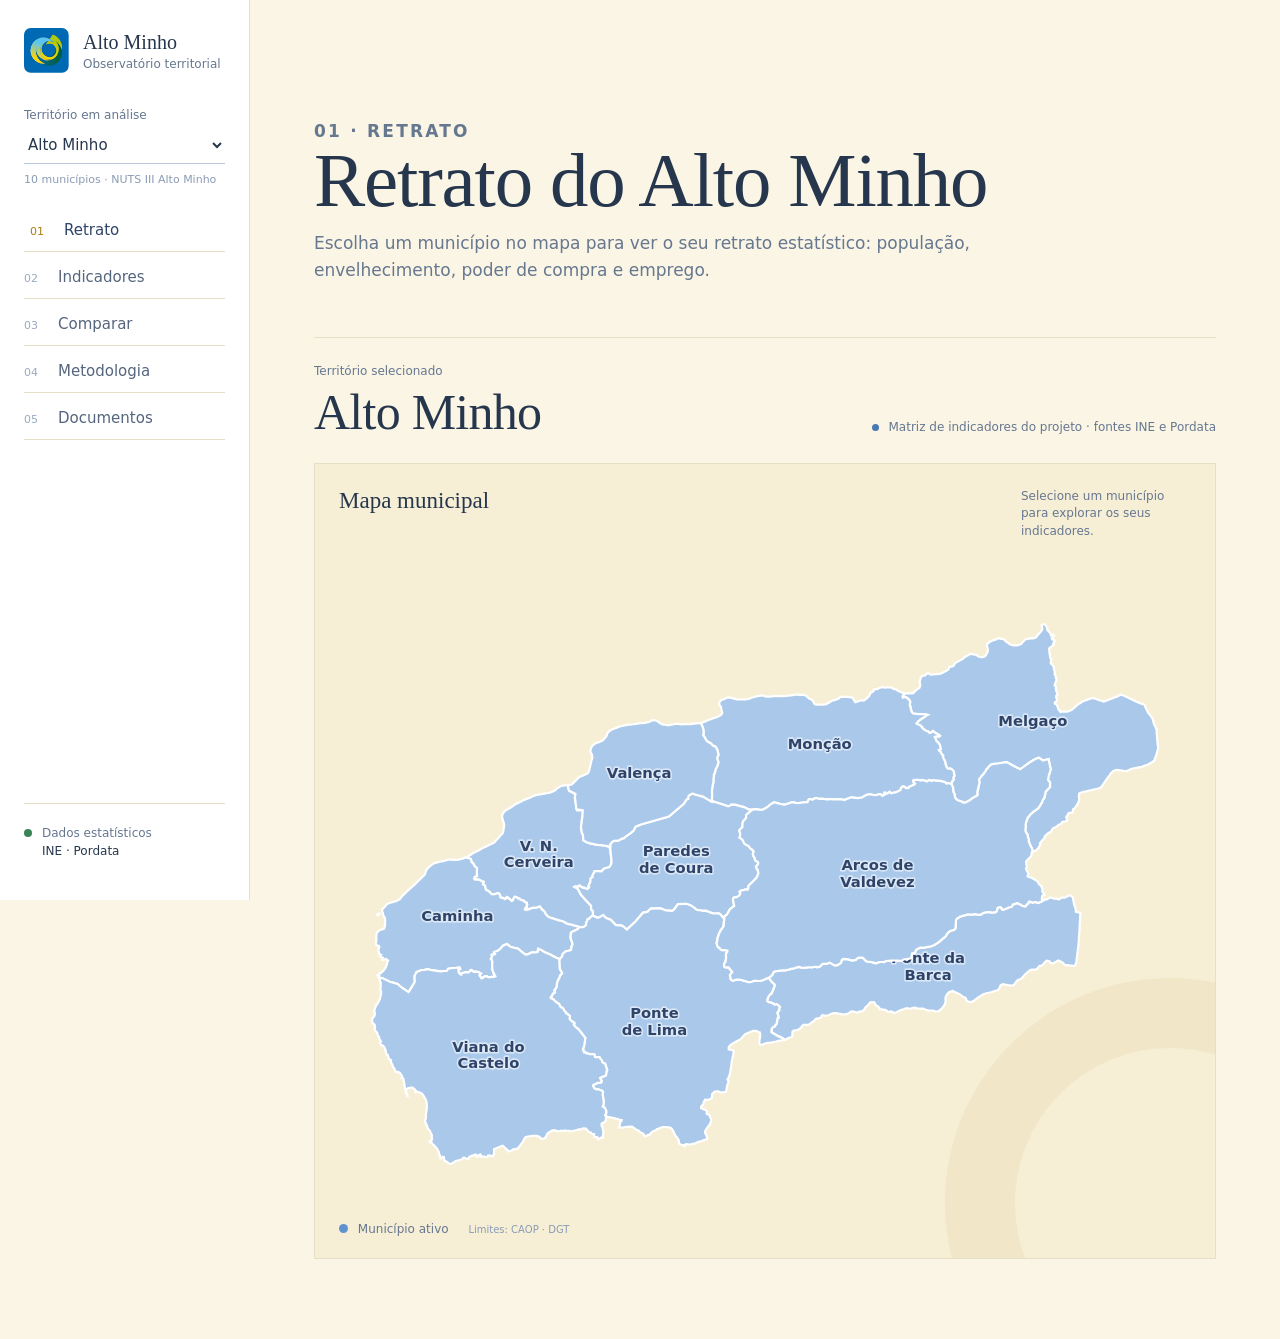
==== index.html @ 911f0648 "Organização dos ficheiros" ====
<!doctype html>
<html lang="pt">
<head>
  <meta charset="utf-8">
  <meta name="viewport" content="width=device-width, initial-scale=1">
  <meta name="description" content="Observatório territorial da CIM Alto Minho com indicadores municipais do INE e da Pordata.">
  <title>Retrato territorial | Observatório Alto Minho</title>
  <link rel="icon" type="image/svg+xml" href="./FrontEnd/imgs/favicon.svg">
  <link rel="preconnect" href="https://fonts.googleapis.com">
  <link rel="preconnect" href="https://fonts.gstatic.com" crossorigin>
  <link href="https://fonts.googleapis.com/css2?family=DM+Serif+Display&family=IBM+Plex+Sans:wght@400;500;600&display=swap" rel="stylesheet">
  <!-- Estilos globais -->
  <link rel="stylesheet" href="./FrontEnd/css/shared/global.css">
  <!-- Estilos da página -->
  <link rel="stylesheet" href="./FrontEnd/css/pages/index.css">
</head>
<body data-page="retrato">
  <!-- Cabeçalho e navegação -->
  <header class="rail">
    <a class="brand" href="./index.html" aria-label="Observatório Alto Minho — início">
      <span class="brand-symbol" aria-hidden="true"><img src="./FrontEnd/imgs/cim-alto-minho.svg" alt=""></span>
      <span><b>Alto Minho</b><small>Observatório territorial</small></span>
    </a>
    <div class="rail-territory">
      <label for="territory-select">Território em análise</label>
      <select id="territory-select" aria-label="Escolha o território"></select>
      <p>10 municípios · NUTS III Alto Minho</p>
    </div>
    <nav aria-label="Navegação principal">
      <a class="active" aria-current="page" href="./index.html"><span>01</span>Retrato</a>
      <a href="./FrontEnd/html/indicadores.html"><span>02</span>Indicadores</a>
      <a href="./FrontEnd/html/comparar.html"><span>03</span>Comparar</a>
      <a href="./FrontEnd/html/metodologia.html"><span>04</span>Metodologia</a>
      <a href="./FrontEnd/html/transferencias.html"><span>05</span>Documentos</a>
    </nav>
    <div class="rail-note">
      <span class="source-dot"></span>
      <p>Dados estatísticos<br><strong>INE · Pordata</strong></p>
    </div>
  </header>

  <!-- Conteúdo principal -->
  <main id="top">
    <section class="workspace" id="retrato">
      <div class="page-intro">
        <div>
          <p class="overline">01 · Retrato</p>
          <h1>Retrato do Alto Minho</h1>
          <p>Escolha um município no mapa para ver o seu retrato estatístico: população, envelhecimento, poder de compra e emprego.</p>
        </div>
      </div>

      <div class="territory-title-row">
        <div><span>Território selecionado</span><h2 id="territory-title">Alto Minho</h2></div>
        <p><i></i> Matriz de indicadores do projeto · fontes INE e Pordata</p>
      </div>

      <div class="territory-stage">
        <section class="map-panel" aria-label="Mapa dos municípios do Alto Minho">
          <div class="map-caption">
            <span>Mapa municipal</span>
            <p>Selecione um município para explorar os seus indicadores.</p>
          </div>
          <svg class="region-map" viewBox="0 0 520 390" role="img" aria-labelledby="map-title map-description">
            <title id="map-title">Mapa interativo dos dez municípios do Alto Minho</title>
            <desc id="map-description">Limites administrativos dos municípios da Comunidade Intermunicipal do Alto Minho.</desc>
            <g id="map-nodes"></g>
          </svg>
          <div class="map-key"><span></span> Município ativo <small>Limites: CAOP · DGT</small></div>
        </section>
      </div>

    </section>
  </main>
  <!-- Dados gerados -->
  <script src="./FrontEnd/js/data/catalog-data.js"></script>
  <script src="./FrontEnd/js/data/indicator-values.js"></script>
  <script src="./FrontEnd/js/data/map-data.js"></script>
  <!-- Núcleo partilhado -->
  <script src="./FrontEnd/js/shared/app.js"></script>
  <!-- Lógica da página -->
  <script src="./FrontEnd/js/pages/municipio.js"></script>
  <script src="./FrontEnd/js/pages/index.js"></script>
  <!-- Power BI -->
  <script src="./FrontEnd/js/shared/powerbi-config.js"></script>
  <script src="./FrontEnd/js/shared/powerbi-embed.js"></script>
</body>
</html>
---- FrontEnd/css/shared/global.css ----
/* Estilos globais e componentes comuns a todas as páginas */
:root {
  --forest: #2f4468;
  --forest-2: #4a78b0;
  --lime: #e6c565;
  --river: #b7d3ee;
  --coral: #ef9a93;
  --paper: #faf5e4;
  --white: #fff;
  --ink: #26364d;
  --muted: #667790;
  --line: #e6dfc6;
  --rail: 250px;
  --blue: #b7d3ee;
  --mint: #bfe0c7;
  --yellow: #f7e3a3;
  --red: #f2b0aa;
  --blue-ink: #3f6ea6;
  --green-ink: #3a8458;
  --yellow-ink: #a87c10;
  --red-ink: #c4564d;
}

body.powerbi-embedded {
  margin: 0;
  overflow: hidden;
  background: var(--green, #0f453a);
}

.powerbi-shell {
  width: 100vw;
  height: 100vh;
  height: 100svh;
  margin: 0;
  background: var(--green, #0f453a);
}

.powerbi-frame {
  display: block;
  width: 100%;
  height: 100%;
  border: 0;
  background: var(--cream, #f3f4ec);
}

* { box-sizing: border-box; }
html { scroll-behavior: smooth; }
body { margin: 0; min-width: 320px; background: var(--paper); color: var(--ink); font-family: "Inter", system-ui, -apple-system, "Segoe UI", sans-serif; font-size: 16px; }
button, select, input { font: inherit; }
h1, h2, h3, p { margin-top: 0; }
h1, h2 { font-family: "Source Serif 4", Georgia, serif; font-weight: 500; letter-spacing: -.015em; }
body { -webkit-font-smoothing: antialiased; }
.kpi .value, .indicator strong, .detail-value strong, .bar-value, .section-index { font-variant-numeric: lining-nums tabular-nums; }

.rail { position: fixed; inset: 0 auto 0 0; width: var(--rail); padding: 28px 24px; background: #fff; color: var(--ink); border-right: 1px solid var(--line); display: flex; flex-direction: column; z-index: 20; }
.brand { color: inherit; text-decoration: none; display: flex; align-items: center; gap: 13px; }
.brand-symbol { position: relative; display: block; flex: 0 0 auto; width: 46px; height: 46px; overflow: hidden; }
.brand-symbol img { display: block; width: auto; max-width: none; height: 46px; }
.brand b { display: block; font-family: "Source Serif 4", Georgia, serif; font-size: 20px; font-weight: 400; line-height: 1; }
.brand small { display: block; margin-top: 5px; color: var(--muted); font-size: 12px; }
.rail nav { display: grid; gap: 4px; margin-top: 70px; }
.rail nav a { color: #55657d; text-decoration: none; padding: 12px 0; border-bottom: 1px solid var(--line); font-size: 15px; transition: .2s ease; }
.rail nav a span { display: inline-block; width: 34px; color: #9aabc2; font-size: 11px; }
.rail nav a:hover, .rail nav a.active { color: var(--forest); padding-left: 6px; }
.rail nav a.active span { color: var(--yellow-ink); }
.rail-note { margin-top: auto; padding-top: 20px; border-top: 1px solid var(--line); display: flex; gap: 10px; }
.source-dot { width: 8px; height: 8px; flex: 0 0 auto; margin-top: 5px; border-radius: 50%; background: var(--green-ink); }
.rail-note p { color: var(--muted); font-size: 12px; line-height: 1.5; }
.rail-note strong { color: var(--ink); font-weight: 500; }
.source-link { display: block; padding: 0; border: 0; background: none; color: var(--forest); text-align: left; text-decoration: none; cursor: pointer; font-size: 13px; }
.source-link span { color: var(--blue-ink); }

/* Seletor de território na barra lateral: discreto, no mesmo estilo do menu */
.rail-territory { margin-top: 34px; }
.rail-territory label { display: block; margin-bottom: 4px; color: var(--muted); font-size: 12px; }
.rail-territory select { width: 100%; min-height: 38px; padding: 0 24px 0 0; border: 0; border-bottom: 1px solid #b9c9dd; border-radius: 0; background: transparent; color: var(--ink); color-scheme: light; font-weight: 500; font-size: 15px; cursor: pointer; transition: border-color .2s ease; }
.rail-territory select:hover { border-bottom-color: var(--blue-ink); }
.rail-territory select:focus-visible { outline: 0; border-bottom-color: var(--blue-ink); }
.rail-territory option { background: #fff; color: var(--ink); }
.rail-territory p { margin: 8px 0 0; color: #8a9bb3; font-size: 11px; line-height: 1.4; }
.rail-territory + nav { margin-top: 22px; }


main { margin-left: var(--rail); }
.workspace { max-width: 1400px; margin: 0 auto; padding: 52px clamp(24px, 5vw, 78px) 80px; }
.page-workspace { min-height: 100vh; }
body[data-page="comparar"] main { background: #fdf9ec; }
body[data-page="metodologia"] main { background: #f3ebcf; }
body[data-page="comparar"] .page-workspace,
body[data-page="metodologia"] .page-workspace { padding-top: 0; padding-bottom: 0; }
body[data-page="metodologia"] .method-section { min-height: 100vh; }
body[data-page="metodologia"] .method-section { margin-bottom: 0; }
.subpage-toolbar { display: grid; grid-template-columns: 1fr; gap: 60px; align-items: end; padding: 18px 0 46px; border-bottom: 1px solid var(--line); }
.compare-page-header { margin: 0 calc(clamp(24px, 5vw, 78px) * -1); padding: 52px clamp(24px, 5vw, 78px) 46px; background: var(--paper); }
.subpage-toolbar h1 { margin-bottom: 0; font-size: clamp(42px, 5vw, 68px); line-height: 1; }
.territory-picker.compact { align-self: auto; margin-bottom: 0; }
.overline { margin-bottom: 12px; color: var(--forest-2); font-size: 12px; font-weight: 600; letter-spacing: .13em; text-transform: uppercase; }
.page-intro { min-height: 285px; display: grid; grid-template-columns: 1fr; gap: 60px; align-items: center; }
.page-intro h1 { margin-bottom: 0; font-size: clamp(44px, 6vw, 82px); line-height: .96; }
.page-intro h1 em { color: var(--forest-2); font-style: italic; }
.territory-picker { align-self: end; margin-bottom: 34px; padding-left: 24px; border-left: 3px solid var(--yellow-ink); }
.territory-picker label { display: block; margin-bottom: 8px; color: var(--muted); font-size: 13px; }
.territory-picker select, .compare-control select { width: 100%; min-height: 46px; border: 0; border-bottom: 1px solid #b9c9dd; border-radius: 0; padding: 0 28px 0 0; background: transparent; color: var(--forest); font-weight: 600; cursor: pointer; }
.territory-picker p { margin: 9px 0 0; color: var(--muted); font-size: 12px; }

.territory-title-row { display: flex; align-items: flex-end; justify-content: space-between; gap: 24px; padding: 22px 0; border-top: 1px solid var(--line); }
.territory-title-row span { color: var(--muted); font-size: 12px; }
.territory-title-row h2 { margin: 4px 0 0; font-size: clamp(32px, 4vw, 50px); }
.territory-title-row > p { margin-bottom: 7px; color: var(--muted); font-size: 12px; }
.territory-title-row i { display: inline-block; width: 7px; height: 7px; margin-right: 6px; border-radius: 50%; background: var(--forest-2); }

.territory-stage { display: grid; grid-template-columns: 1fr; min-height: 550px; border: 1px solid var(--line); background: white; }
.map-panel { position: relative; overflow: hidden; padding: 24px; background: #f6efd6; }
.map-panel::after { content: ""; position: absolute; width: 310px; height: 310px; right: -180px; bottom: -170px; border: 70px solid rgba(168,124,16,.07); border-radius: 50%; }
.map-caption { display: flex; justify-content: space-between; gap: 20px; position: relative; z-index: 2; }
.map-caption span { font-family: "Source Serif 4", Georgia, serif; font-size: 23px; }
.map-caption p { max-width: 170px; color: var(--muted); font-size: 12px; line-height: 1.45; }
.region-map { position: relative; z-index: 2; display: block; width: 100%; height: 680px; margin-top: 2px; overflow: visible; }
.municipality-node { cursor: pointer; outline: none; }
.municipality-node path { fill: #a9c8ea; stroke: #fff; stroke-width: 2.2; vector-effect: non-scaling-stroke; transition: fill .18s ease, filter .18s ease; }
.municipality-node:hover path, .municipality-node:focus path { filter: brightness(.94) drop-shadow(0 3px 3px rgba(47,68,104,.18)); }
.municipality-node:focus path { stroke: var(--forest); stroke-width: 3; }
.municipality-node.active path { fill: #5f93cf; stroke: #fff; }
.municipality-node text { fill: var(--forest); font-size: 9px; font-weight: 600; line-height: 1; text-anchor: middle; pointer-events: none; paint-order: stroke; stroke: rgba(255,255,255,.55); stroke-width: 2px; stroke-linejoin: round; }
.municipality-node.active text { fill: #fff; stroke: rgba(47,68,104,.45); }
.map-key { position: absolute; left: 24px; bottom: 22px; z-index: 3; color: var(--muted); font-size: 12px; }
.map-key span { display: inline-block; width: 9px; height: 9px; margin-right: 6px; border-radius: 50%; background: #5f93cf; }
.map-key small { margin-left: 16px; color: #8a9bb3; font-size: 10px; }

.metric-panel { padding: 30px 34px; background: #fff; color: var(--ink); }
.metric-heading { display: flex; justify-content: space-between; padding-bottom: 18px; border-bottom: 1px solid var(--line); }
.metric-heading p { margin-bottom: 0; font-family: "Source Serif 4", Georgia, serif; font-size: 25px; }
.metric-heading span { color: var(--muted); font-size: 12px; }
.kpis { display: grid; }
.kpi { position: relative; display: grid; grid-template-columns: 90px 1fr auto; align-items: baseline; min-height: 102px; padding: 24px 0; border-bottom: 1px solid var(--line); }
.kpi .year { grid-column: 1; color: var(--muted); font-size: 12px; font-weight: 600; }
.kpi .value { grid-column: 2; font-family: "Source Serif 4", Georgia, serif; font-size: clamp(32px, 4vw, 50px); line-height: 1; }
.kpi .label { grid-column: 3; max-width: 150px; color: var(--muted); font-size: 13px; text-align: right; }

.themes { display: grid; grid-template-columns: 56px 260px 1fr; align-items: end; gap: 24px; padding: 58px 0 24px; border-bottom: 1px solid var(--line); }
.section-index { color: var(--blue-ink); font-family: "Source Serif 4", Georgia, serif; font-size: 48px; font-style: italic; line-height: 1; }
.section-copy h2, .compare-head h2, .catalog-head h2, .method-intro h2 { margin-bottom: 0; font-size: clamp(32px, 4vw, 52px); line-height: 1; }
.theme-tabs { display: flex; flex-wrap: wrap; justify-content: flex-end; gap: 7px; }
.theme { min-height: 39px; padding: 8px 14px; border: 1px solid #c4d3e5; border-radius: 999px; background: #fff; color: #55657d; cursor: pointer; font-size: 13px; transition: .2s ease; }
.theme:hover { border-color: var(--blue-ink); color: var(--forest); }
.theme.active { border-color: var(--blue); background: var(--blue); color: var(--forest); font-weight: 600; }

.theme-overview { display: grid; grid-template-columns: .85fr 1.15fr; gap: 56px; padding: 60px 0 70px; }
.overview-copy h2 { font-size: clamp(38px, 5vw, 62px); line-height: 1.02; }
.overview-copy > p:last-child { max-width: 430px; color: var(--muted); line-height: 1.65; }
.indicator-cards { border-top: 1px solid var(--forest); }
.indicator { display: grid; grid-template-columns: 130px 1fr auto; align-items: center; min-height: 86px; border-bottom: 1px solid var(--line); }
.indicator strong { font-family: "Source Serif 4", Georgia, serif; font-size: 30px; font-weight: 400; }
.indicator span { color: #3b4b63; }
.indicator small { color: var(--muted); font-size: 12px; }

.compare-section { position: relative; margin: 0 calc(clamp(24px, 5vw, 78px) * -1); padding: 76px clamp(24px, 5vw, 78px); background: #fdf9ec; }
.compare-section > .section-index { position: absolute; top: 76px; left: clamp(24px, 5vw, 78px); }
.compare-head { display: grid; grid-template-columns: 1fr 300px; gap: 60px; margin-left: 80px; }
.compare-control { align-self: end; color: var(--muted); font-size: 12px; }
.compare-control select { margin-top: 8px; border-color: #b9c9dd; color: var(--forest); }
.chart { display: grid; gap: 11px; margin: 42px 0 0 80px; }
.bar-row { display: grid; grid-template-columns: 170px 1fr 80px; align-items: center; gap: 14px; font-size: 13px; }
.bar-label { overflow: hidden; text-overflow: ellipsis; white-space: nowrap; font-weight: 500; }
.bar-track { height: 9px; background: rgba(47,68,104,.09); overflow: hidden; border-radius: 5px; }
.bar-fill { width: var(--bar); height: 100%; border-radius: 5px; background: #8fb7e3; transition: width .35s ease; }
.bar-fill.negative { background: var(--red); }
.bar-row.selected .bar-fill { background: #86c99d; }
.bar-row.selected .bar-value { color: var(--green-ink); }
.bar-value { color: var(--blue-ink); }
.bar-row:has(.negative) .bar-value { color: var(--red-ink); }
.bar-value { text-align: right; font-weight: 600; }

.catalog-section { padding: 76px 0; }
.catalog-head { display: grid; grid-template-columns: 56px 1fr minmax(250px, 330px); align-items: end; gap: 24px; }
.search-control input { width: 100%; height: 48px; border: 0; border-bottom: 1px solid #b9c9dd; border-radius: 0; padding: 0; background: transparent; color: var(--ink); }
.indicator-detail { display: grid; grid-template-columns: minmax(260px, 1.35fr) minmax(190px, .65fr); gap: 26px 42px; margin-top: 38px; padding: 30px; background: #f6efd6; border-left: 6px solid #8fb7e3; border-radius: 0 8px 8px 0; }
.detail-copy h3 { margin: 0 0 10px; font-family: "Source Serif 4", Georgia, serif; font-size: clamp(28px, 3vw, 40px); font-weight: 400; line-height: 1.05; }
.detail-copy > p:last-child { max-width: 630px; margin-bottom: 0; color: var(--muted); line-height: 1.55; }
.detail-value { align-self: center; text-align: right; }
.detail-value span { display: block; margin-bottom: 6px; color: var(--muted); font-size: 12px; }
.detail-value strong { font-family: "Source Serif 4", Georgia, serif; font-size: clamp(34px, 4vw, 54px); font-weight: 500; color: var(--blue-ink); }
.detail-meta { display: flex; gap: 34px; margin: 0; }
.detail-meta div { min-width: 90px; }
.detail-meta dt { margin-bottom: 4px; color: var(--muted); font-size: 11px; letter-spacing: .08em; text-transform: uppercase; }
.detail-meta dd { margin: 0; color: var(--forest); font-weight: 600; }
.detail-meta a { color: inherit; text-decoration-thickness: 1px; text-underline-offset: 3px; }
.detail-action { justify-self: end; align-self: end; border: 0; border-bottom: 1px solid var(--forest); padding: 8px 0; background: transparent; color: var(--forest); cursor: pointer; font-weight: 600; }
.detail-action span { margin-left: 8px; color: var(--red-ink); }
.detail-action:disabled { color: #8a9bb3; cursor: default; opacity: .72; }
.catalog-table-wrap { overflow-x: auto; margin-top: 34px; border-top: 2px solid var(--forest); }
table { width: 100%; min-width: 650px; border-collapse: collapse; }
th, td { padding: 15px 12px; border-bottom: 1px solid var(--line); text-align: left; }
th { color: var(--muted); font-size: 11px; letter-spacing: .1em; text-transform: uppercase; }
td { font-size: 14px; }
td:first-child { font-weight: 600; }
td:last-child { color: var(--forest-2); font-weight: 600; }
.catalog-row { cursor: pointer; transition: background .15s ease; }
.catalog-row:hover, .catalog-row:focus { background: rgba(247,227,163,.35); outline: none; }
.catalog-row.active { background: rgba(183,211,238,.4); box-shadow: inset 4px 0 0 var(--blue-ink); }
.empty-state { padding: 24px; color: var(--muted); text-align: center; }

.method-section { display: grid; grid-template-columns: .8fr 1.2fr; gap: 70px; margin: 0 calc(clamp(24px, 5vw, 78px) * -1) -80px; padding: 78px clamp(24px, 5vw, 78px); background: #f3ebcf; color: var(--ink); }
.method-intro .overline { color: var(--blue-ink); }
.method-intro .section-index { margin-bottom: 24px; color: var(--yellow-ink); }
.method-intro > p:last-child { max-width: 410px; margin-top: 24px; color: var(--muted); line-height: 1.65; }
.method-list { border-top: 1px solid rgba(47,68,104,.25); }
.method-list article { display: grid; grid-template-columns: 190px 1fr; gap: 20px; padding: 22px 0; border-bottom: 1px solid rgba(47,68,104,.14); }
.method-list b { color: var(--blue-ink); font-weight: 600; }
.method-list article:nth-child(4n+2) b { color: var(--green-ink); }
.method-list article:nth-child(4n+3) b { color: var(--yellow-ink); }
.method-list article:nth-child(4n) b { color: var(--red-ink); }
.method-list p { margin-bottom: 0; color: #44546c; font-size: 14px; line-height: 1.55; }
.prototype-note { grid-column: 1 / -1; margin: 0; padding-top: 28px; border-top: 1px solid rgba(47,68,104,.16); color: var(--muted); font-size: 12px; }
.sr-only { position: absolute; width: 1px; height: 1px; padding: 0; margin: -1px; overflow: hidden; clip: rect(0,0,0,0); white-space: nowrap; border: 0; }

@media (max-width: 1080px) {
  :root { --rail: 210px; }
  .territory-stage { grid-template-columns: 1fr; }
  .region-map { height: 520px; }
  .themes { grid-template-columns: 48px 1fr; }
  .theme-tabs { grid-column: 2; justify-content: flex-start; }
  .theme-overview { grid-template-columns: 1fr; }
}
@media (max-width: 760px) {
  .rail { position: sticky; top: 0; width: 100%; min-height: 0; padding: 16px 20px 0; flex-direction: row; flex-wrap: wrap; align-items: center; justify-content: space-between; }
  .rail nav { order: 3; display: flex; width: 100%; gap: 0; margin-top: 14px; overflow-x: auto; scrollbar-width: none; }
  .rail nav::-webkit-scrollbar { display: none; }
  .rail nav a { flex: 0 0 auto; padding: 10px 14px; border-bottom: 3px solid transparent; white-space: nowrap; font-size: 13px; }
  .rail nav a span { width: 24px; }
  .rail nav a:hover, .rail nav a.active { padding-left: 14px; border-bottom-color: var(--yellow-ink); }
  .rail-note { display: none; }
  .rail-territory { order: 2; flex: 1 1 100%; margin-top: 12px; }
  .rail-territory p { display: none; }
  .rail-territory + nav { margin-top: 14px; }
  .source-link { text-align: right; }
  main { margin-left: 0; }
  .workspace { padding: 34px 18px 60px; }
  .subpage-toolbar { grid-template-columns: 1fr; gap: 28px; padding-top: 4px; }
  .compare-page-header { margin: 0 -18px; padding: 34px 18px 32px; }
  .page-intro { min-height: 0; grid-template-columns: 1fr; gap: 35px; padding-bottom: 38px; }
  .page-intro h1 { font-size: 48px; }
  .territory-picker { margin-bottom: 0; }
  .territory-title-row { display: block; }
  .territory-title-row > p { margin-top: 14px; }
  .metric-panel { padding: 24px 20px; }
  .kpi { grid-template-columns: 64px 1fr; }
  .kpi .label { grid-column: 2; margin-top: 7px; text-align: left; }
  .themes { grid-template-columns: 42px 1fr; padding-top: 42px; }
  .section-index { font-size: 38px; }
  .compare-section, .method-section { margin-left: -18px; margin-right: -18px; padding-left: 18px; padding-right: 18px; }
  .compare-section > .section-index { left: 18px; }
  .compare-head { grid-template-columns: 1fr; margin-left: 55px; }
  .chart { margin-left: 0; }
  .bar-row { grid-template-columns: 112px 1fr 65px; gap: 8px; }
  .catalog-head { grid-template-columns: 42px 1fr; }
  .search-control { grid-column: 2; }
  .indicator-detail { grid-template-columns: 1fr; }
  .detail-value { text-align: left; }
  .detail-action { justify-self: start; }
  .method-section { grid-template-columns: 1fr; gap: 36px; margin-bottom: -60px; }
}
@media (max-width: 460px) {
  .brand small, .source-link { display: none; }
  .page-intro h1 { font-size: 42px; }
  .map-panel { padding: 18px; }
  .region-map { height: 420px; }
  .map-caption { display: block; }
  .indicator { grid-template-columns: 100px 1fr; }
  .indicator small { grid-column: 2; margin-top: 4px; }
  .indicator-detail { padding: 22px 18px; }
  .detail-meta { flex-wrap: wrap; gap: 18px; }
}


/* Página Comparar: gráfico de comparação entre anos */
.history-section { margin: 64px 0 0 80px; }
.history-head { margin-bottom: 24px; }
.history-head h2 { margin: 0; font-size: clamp(28px, 3.4vw, 42px); line-height: 1; }
.history-chart svg { display: block; width: 100%; height: auto; }
.history-chart .grid { stroke: rgba(47,68,104,.12); stroke-width: 1; }
.history-chart .axis { fill: var(--muted); font-size: 11px; }
.history-chart .zero { stroke: var(--muted); stroke-width: 1; }
.history-chart .year-group { opacity: .55; }
.history-chart .year-group.selected, .history-chart:not(:has(.selected)) .year-group { opacity: 1; }
.history-chart .year-group.selected .axis { fill: var(--forest); font-weight: 600; }
.year-legend { display: flex; flex-wrap: wrap; gap: 6px 18px; margin-bottom: 10px; font-size: 13px; color: var(--muted); }
.year-legend span { display: inline-flex; align-items: center; gap: 6px; }
.year-legend i { width: 12px; height: 12px; border-radius: 2px; }
.history-note { margin: 14px 0 0; color: var(--muted); font-size: 13px; }
.history-note strong { color: var(--forest); }
.history-empty { color: var(--muted); }
@media (max-width: 760px) { .history-section { margin-left: 0; } }

/* ===== Números em cores pastel (tons mais escuros para leitura) ===== */
.kpi:nth-child(4n+1) .value, .indicator:nth-child(4n+1) strong { color: var(--blue-ink); }
.kpi:nth-child(4n+2) .value, .indicator:nth-child(4n+2) strong { color: var(--green-ink); }
.kpi:nth-child(4n+3) .value, .indicator:nth-child(4n+3) strong { color: var(--yellow-ink); }
.kpi:nth-child(4n) .value, .indicator:nth-child(4n) strong { color: var(--red-ink); }
.kpi:nth-child(4n+1) .year { color: var(--blue-ink); }
.kpi:nth-child(4n+2) .year { color: var(--green-ink); }
.kpi:nth-child(4n+3) .year { color: var(--yellow-ink); }
.kpi:nth-child(4n) .year { color: var(--red-ink); }
.indicator { transition: background .15s ease; }
.indicator:hover { background: rgba(247,227,163,.3); }
---- FrontEnd/css/pages/index.css ----
/* Página inicial: reutiliza os estilos do Retrato */
@import url("./municipio.css");
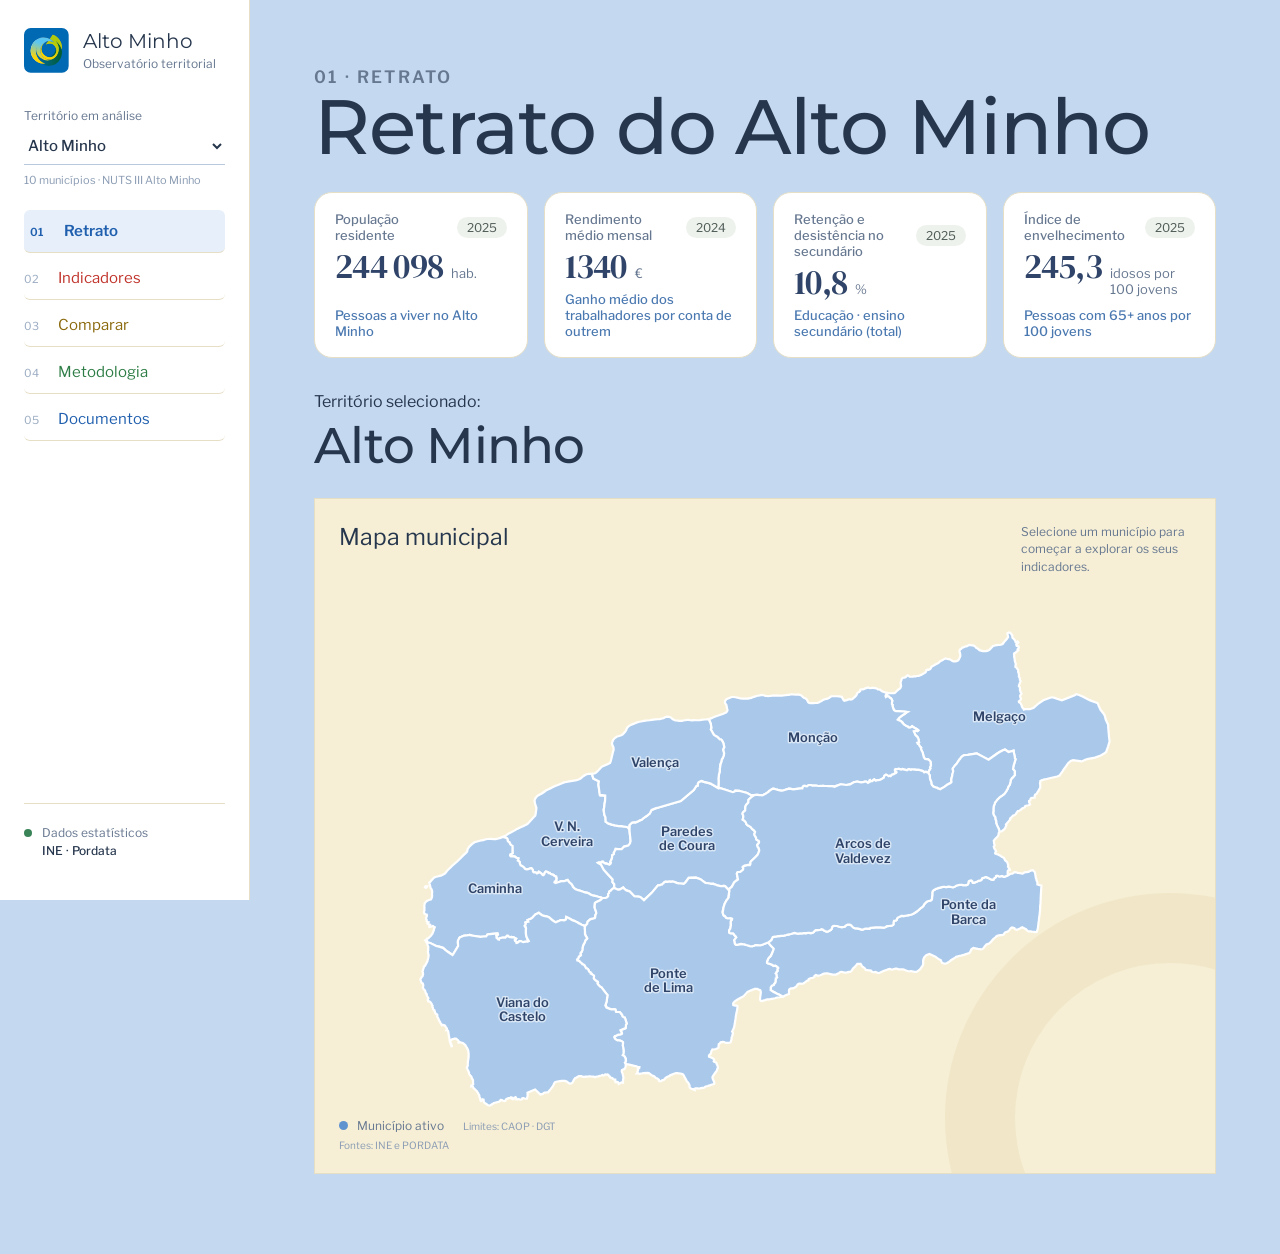
==== commit f86e5ca6: "Abba retrato reformolada" ====
--- a/index.html
+++ b/index.html
@@ -46,27 +46,28 @@
         <div>
           <p class="overline">01 · Retrato</p>
           <h1>Retrato do Alto Minho</h1>
-          <p>Escolha um município no mapa para ver o seu retrato estatístico: população, envelhecimento, poder de compra e emprego.</p>
         </div>
       </div>
 
+      <!-- Alto Minho em números (preenchido por index.js) -->
+      <section class="kpi-strip" id="kpi-strip" aria-label="Alto Minho em números"></section>
+
       <div class="territory-title-row">
-        <div><span>Território selecionado</span><h2 id="territory-title">Alto Minho</h2></div>
-        <p><i></i> Matriz de indicadores do projeto · fontes INE e Pordata</p>
+        <div><span>Território selecionado:</span><h2 id="territory-title">Alto Minho</h2></div>
       </div>
 
       <div class="territory-stage">
         <section class="map-panel" aria-label="Mapa dos municípios do Alto Minho">
           <div class="map-caption">
             <span>Mapa municipal</span>
-            <p>Selecione um município para explorar os seus indicadores.</p>
+            <p>Selecione um município para começar a explorar os seus indicadores.</p>
           </div>
           <svg class="region-map" viewBox="0 0 520 390" role="img" aria-labelledby="map-title map-description">
             <title id="map-title">Mapa interativo dos dez municípios do Alto Minho</title>
             <desc id="map-description">Limites administrativos dos municípios da Comunidade Intermunicipal do Alto Minho.</desc>
             <g id="map-nodes"></g>
           </svg>
-          <div class="map-key"><span></span> Município ativo <small>Limites: CAOP · DGT</small></div>
+          <div class="map-key"><div><span></span> Município ativo <small>Limites: CAOP · DGT</small></div><small class="map-sources">Fontes: INE e PORDATA</small></div>
         </section>
       </div>
 
--- a/FrontEnd/css/shared/global.css
+++ b/FrontEnd/css/shared/global.css
@@ -1,3 +1,5 @@
+@import url("https://fonts.googleapis.com/css2?family=Montserrat:ital,wght@0,400;0,500;0,600;0,700;1,400&family=Libre+Franklin:wght@400;500;600&display=swap");
+:root { --font-title: "Montserrat", "Helvetica Neue", Arial, sans-serif; --font-body: "Libre Franklin", "Helvetica Neue", Arial, sans-serif; }
 /* Estilos globais e componentes comuns a todas as páginas */
 :root {
   --forest: #2f4468;
@@ -45,10 +47,10 @@
 
 * { box-sizing: border-box; }
 html { scroll-behavior: smooth; }
-body { margin: 0; min-width: 320px; background: var(--paper); color: var(--ink); font-family: "Inter", system-ui, -apple-system, "Segoe UI", sans-serif; font-size: 16px; }
+body { margin: 0; min-width: 320px; background: var(--paper); color: var(--ink); font-family: var(--font-body); font-size: 16px; }
 button, select, input { font: inherit; }
 h1, h2, h3, p { margin-top: 0; }
-h1, h2 { font-family: "Source Serif 4", Georgia, serif; font-weight: 500; letter-spacing: -.015em; }
+h1, h2, h3, h4 { font-family: var(--font-title); font-weight: 500; letter-spacing: -.015em; }
 body { -webkit-font-smoothing: antialiased; }
 .kpi .value, .indicator strong, .detail-value strong, .bar-value, .section-index { font-variant-numeric: lining-nums tabular-nums; }
 
@@ -56,13 +58,34 @@
 .brand { color: inherit; text-decoration: none; display: flex; align-items: center; gap: 13px; }
 .brand-symbol { position: relative; display: block; flex: 0 0 auto; width: 46px; height: 46px; overflow: hidden; }
 .brand-symbol img { display: block; width: auto; max-width: none; height: 46px; }
-.brand b { display: block; font-family: "Source Serif 4", Georgia, serif; font-size: 20px; font-weight: 400; line-height: 1; }
+.brand b { display: block; font-family: var(--font-title); font-size: 20px; font-weight: 400; line-height: 1; }
 .brand small { display: block; margin-top: 5px; color: var(--muted); font-size: 12px; }
 .rail nav { display: grid; gap: 4px; margin-top: 70px; }
-.rail nav a { color: #55657d; text-decoration: none; padding: 12px 0; border-bottom: 1px solid var(--line); font-size: 15px; transition: .2s ease; }
+.rail nav a { text-decoration: none; padding: 12px 0; border-bottom: 1px solid var(--line); font-size: 15px; transition: .2s ease; }
 .rail nav a span { display: inline-block; width: 34px; color: #9aabc2; font-size: 11px; }
-.rail nav a:hover, .rail nav a.active { color: var(--forest); padding-left: 6px; }
-.rail nav a.active span { color: var(--yellow-ink); }
+/* Fundo de cada página: cores pastel ligeiramente escurecidas, alinhadas com a barra lateral */
+body[data-page="retrato"], body[data-page="municipio"] { --paper: #c4d8ef; }
+body[data-page="indicadores"] { --paper: #efc5c1; }
+body[data-page="comparar"] { --paper: #ead89b; }
+body[data-page="metodologia"] { --paper: #a9c98e; }
+body[data-page="transferencias"] { --paper: #c4d8ef; }
+/* Cores da barra lateral: texto e fundo pastel ao selecionar cada aba */
+.rail nav a:nth-child(4n+1) { --tc: #1f5fae; --tb: #e6effa; }
+.rail nav a:nth-child(4n+2) { --tc: #c0332b; --tb: #fbe7e4; }
+.rail nav a:nth-child(4n+3) { --tc: #8a680c; --tb: #fcf4d8; }
+.rail nav a:nth-child(4n+4) { --tc: #2e7d46; --tb: #e4f2e8; }
+.rail nav a {
+  color: var(--tc);
+  border-radius: 6px;
+  transition: background-color .2s ease, color .2s ease, padding-left .2s ease;
+}
+.rail nav a:hover, .rail nav a.active {
+  color: var(--tc);
+  background-color: var(--tb);
+  padding-left: 6px;
+  font-weight: 600;
+}
+.rail nav a.active span { color: var(--tc); }
 .rail-note { margin-top: auto; padding-top: 20px; border-top: 1px solid var(--line); display: flex; gap: 10px; }
 .source-dot { width: 8px; height: 8px; flex: 0 0 auto; margin-top: 5px; border-radius: 50%; background: var(--green-ink); }
 .rail-note p { color: var(--muted); font-size: 12px; line-height: 1.5; }
@@ -84,8 +107,7 @@
 main { margin-left: var(--rail); }
 .workspace { max-width: 1400px; margin: 0 auto; padding: 52px clamp(24px, 5vw, 78px) 80px; }
 .page-workspace { min-height: 100vh; }
-body[data-page="comparar"] main { background: #fdf9ec; }
-body[data-page="metodologia"] main { background: #f3ebcf; }
+body[data-page] main { background: var(--paper) !important; }
 body[data-page="comparar"] .page-workspace,
 body[data-page="metodologia"] .page-workspace { padding-top: 0; padding-bottom: 0; }
 body[data-page="metodologia"] .method-section { min-height: 100vh; }
@@ -95,7 +117,7 @@
 .subpage-toolbar h1 { margin-bottom: 0; font-size: clamp(42px, 5vw, 68px); line-height: 1; }
 .territory-picker.compact { align-self: auto; margin-bottom: 0; }
 .overline { margin-bottom: 12px; color: var(--forest-2); font-size: 12px; font-weight: 600; letter-spacing: .13em; text-transform: uppercase; }
-.page-intro { min-height: 285px; display: grid; grid-template-columns: 1fr; gap: 60px; align-items: center; }
+.page-intro { min-height: 0; padding-bottom: 28px; display: grid; grid-template-columns: 1fr; gap: 60px; align-items: center; }
 .page-intro h1 { margin-bottom: 0; font-size: clamp(44px, 6vw, 82px); line-height: .96; }
 .page-intro h1 em { color: var(--forest-2); font-style: italic; }
 .territory-picker { align-self: end; margin-bottom: 34px; padding-left: 24px; border-left: 3px solid var(--yellow-ink); }
@@ -103,8 +125,7 @@
 .territory-picker select, .compare-control select { width: 100%; min-height: 46px; border: 0; border-bottom: 1px solid #b9c9dd; border-radius: 0; padding: 0 28px 0 0; background: transparent; color: var(--forest); font-weight: 600; cursor: pointer; }
 .territory-picker p { margin: 9px 0 0; color: var(--muted); font-size: 12px; }
 
-.territory-title-row { display: flex; align-items: flex-end; justify-content: space-between; gap: 24px; padding: 22px 0; border-top: 1px solid var(--line); }
-.territory-title-row span { color: var(--muted); font-size: 12px; }
+.territory-title-row { display: flex; align-items: flex-end; justify-content: space-between; gap: 24px; padding: 22px 0; }
 .territory-title-row h2 { margin: 4px 0 0; font-size: clamp(32px, 4vw, 50px); }
 .territory-title-row > p { margin-bottom: 7px; color: var(--muted); font-size: 12px; }
 .territory-title-row i { display: inline-block; width: 7px; height: 7px; margin-right: 6px; border-radius: 50%; background: var(--forest-2); }
@@ -113,9 +134,9 @@
 .map-panel { position: relative; overflow: hidden; padding: 24px; background: #f6efd6; }
 .map-panel::after { content: ""; position: absolute; width: 310px; height: 310px; right: -180px; bottom: -170px; border: 70px solid rgba(168,124,16,.07); border-radius: 50%; }
 .map-caption { display: flex; justify-content: space-between; gap: 20px; position: relative; z-index: 2; }
-.map-caption span { font-family: "Source Serif 4", Georgia, serif; font-size: 23px; }
+.map-caption span { font-family: var(--font-body); font-size: 23px; }
 .map-caption p { max-width: 170px; color: var(--muted); font-size: 12px; line-height: 1.45; }
-.region-map { position: relative; z-index: 2; display: block; width: 100%; height: 680px; margin-top: 2px; overflow: visible; }
+.region-map { position: relative; z-index: 2; display: block; width: 100%; height: 560px; margin-top: 2px; overflow: visible; }
 .municipality-node { cursor: pointer; outline: none; }
 .municipality-node path { fill: #a9c8ea; stroke: #fff; stroke-width: 2.2; vector-effect: non-scaling-stroke; transition: fill .18s ease, filter .18s ease; }
 .municipality-node:hover path, .municipality-node:focus path { filter: brightness(.94) drop-shadow(0 3px 3px rgba(47,68,104,.18)); }
@@ -126,19 +147,20 @@
 .map-key { position: absolute; left: 24px; bottom: 22px; z-index: 3; color: var(--muted); font-size: 12px; }
 .map-key span { display: inline-block; width: 9px; height: 9px; margin-right: 6px; border-radius: 50%; background: #5f93cf; }
 .map-key small { margin-left: 16px; color: #8a9bb3; font-size: 10px; }
+.map-key .map-sources { display: block; margin: 6px 0 0; }
 
 .metric-panel { padding: 30px 34px; background: #fff; color: var(--ink); }
 .metric-heading { display: flex; justify-content: space-between; padding-bottom: 18px; border-bottom: 1px solid var(--line); }
-.metric-heading p { margin-bottom: 0; font-family: "Source Serif 4", Georgia, serif; font-size: 25px; }
+.metric-heading p { margin-bottom: 0; font-family: var(--font-body); font-size: 25px; }
 .metric-heading span { color: var(--muted); font-size: 12px; }
 .kpis { display: grid; }
 .kpi { position: relative; display: grid; grid-template-columns: 90px 1fr auto; align-items: baseline; min-height: 102px; padding: 24px 0; border-bottom: 1px solid var(--line); }
 .kpi .year { grid-column: 1; color: var(--muted); font-size: 12px; font-weight: 600; }
-.kpi .value { grid-column: 2; font-family: "Source Serif 4", Georgia, serif; font-size: clamp(32px, 4vw, 50px); line-height: 1; }
+.kpi .value { grid-column: 2; font-family: var(--font-body); font-size: clamp(32px, 4vw, 50px); line-height: 1; }
 .kpi .label { grid-column: 3; max-width: 150px; color: var(--muted); font-size: 13px; text-align: right; }
 
 .themes { display: grid; grid-template-columns: 56px 260px 1fr; align-items: end; gap: 24px; padding: 58px 0 24px; border-bottom: 1px solid var(--line); }
-.section-index { color: var(--blue-ink); font-family: "Source Serif 4", Georgia, serif; font-size: 48px; font-style: italic; line-height: 1; }
+.section-index { color: var(--blue-ink); font-family: var(--font-title); font-size: 48px; font-style: italic; line-height: 1; }
 .section-copy h2, .compare-head h2, .catalog-head h2, .method-intro h2 { margin-bottom: 0; font-size: clamp(32px, 4vw, 52px); line-height: 1; }
 .theme-tabs { display: flex; flex-wrap: wrap; justify-content: flex-end; gap: 7px; }
 .theme { min-height: 39px; padding: 8px 14px; border: 1px solid #c4d3e5; border-radius: 999px; background: #fff; color: #55657d; cursor: pointer; font-size: 13px; transition: .2s ease; }
@@ -150,7 +172,7 @@
 .overview-copy > p:last-child { max-width: 430px; color: var(--muted); line-height: 1.65; }
 .indicator-cards { border-top: 1px solid var(--forest); }
 .indicator { display: grid; grid-template-columns: 130px 1fr auto; align-items: center; min-height: 86px; border-bottom: 1px solid var(--line); }
-.indicator strong { font-family: "Source Serif 4", Georgia, serif; font-size: 30px; font-weight: 400; }
+.indicator strong { font-family: var(--font-body); font-size: 30px; font-weight: 400; }
 .indicator span { color: #3b4b63; }
 .indicator small { color: var(--muted); font-size: 12px; }
 
@@ -175,11 +197,11 @@
 .catalog-head { display: grid; grid-template-columns: 56px 1fr minmax(250px, 330px); align-items: end; gap: 24px; }
 .search-control input { width: 100%; height: 48px; border: 0; border-bottom: 1px solid #b9c9dd; border-radius: 0; padding: 0; background: transparent; color: var(--ink); }
 .indicator-detail { display: grid; grid-template-columns: minmax(260px, 1.35fr) minmax(190px, .65fr); gap: 26px 42px; margin-top: 38px; padding: 30px; background: #f6efd6; border-left: 6px solid #8fb7e3; border-radius: 0 8px 8px 0; }
-.detail-copy h3 { margin: 0 0 10px; font-family: "Source Serif 4", Georgia, serif; font-size: clamp(28px, 3vw, 40px); font-weight: 400; line-height: 1.05; }
+.detail-copy h3 { margin: 0 0 10px; font-family: var(--font-title); font-size: clamp(28px, 3vw, 40px); font-weight: 400; line-height: 1.05; }
 .detail-copy > p:last-child { max-width: 630px; margin-bottom: 0; color: var(--muted); line-height: 1.55; }
 .detail-value { align-self: center; text-align: right; }
 .detail-value span { display: block; margin-bottom: 6px; color: var(--muted); font-size: 12px; }
-.detail-value strong { font-family: "Source Serif 4", Georgia, serif; font-size: clamp(34px, 4vw, 54px); font-weight: 500; color: var(--blue-ink); }
+.detail-value strong { font-family: var(--font-body); font-size: clamp(34px, 4vw, 54px); font-weight: 500; color: var(--blue-ink); }
 .detail-meta { display: flex; gap: 34px; margin: 0; }
 .detail-meta div { min-width: 90px; }
 .detail-meta dt { margin-bottom: 4px; color: var(--muted); font-size: 11px; letter-spacing: .08em; text-transform: uppercase; }
@@ -217,7 +239,7 @@
 @media (max-width: 1080px) {
   :root { --rail: 210px; }
   .territory-stage { grid-template-columns: 1fr; }
-  .region-map { height: 520px; }
+  .region-map { height: 440px; }
   .themes { grid-template-columns: 48px 1fr; }
   .theme-tabs { grid-column: 2; justify-content: flex-start; }
   .theme-overview { grid-template-columns: 1fr; }
@@ -264,7 +286,7 @@
   .brand small, .source-link { display: none; }
   .page-intro h1 { font-size: 42px; }
   .map-panel { padding: 18px; }
-  .region-map { height: 420px; }
+  .region-map { height: 360px; }
   .map-caption { display: block; }
   .indicator { grid-template-columns: 100px 1fr; }
   .indicator small { grid-column: 2; margin-top: 4px; }
@@ -302,4 +324,21 @@
 .kpi:nth-child(4n+3) .year { color: var(--yellow-ink); }
 .kpi:nth-child(4n) .year { color: var(--red-ink); }
 .indicator { transition: background .15s ease; }
-.indicator:hover { background: rgba(247,227,163,.3); }+.indicator:hover { background: rgba(247,227,163,.3); }
+
+/* Aplicar o fundo pastel escurecido da página a toda a área de fundo */
+body[data-page],
+body[data-page] main,
+body[data-page] .workspace,
+body[data-page] .page-workspace {
+  background-color: var(--paper) !important;
+}
+body[data-page="comparar"] .compare-page-header,
+body[data-page="comparar"] .compare-section,
+body[data-page="metodologia"] .method-section {
+  background-color: var(--paper) !important;
+}
+body[data-page="comparar"] .page-workspace,
+body[data-page="metodologia"] .page-workspace {
+  min-height: 100vh;
+}
--- a/FrontEnd/css/pages/index.css
+++ b/FrontEnd/css/pages/index.css
@@ -1,2 +1,7 @@
 /* Página inicial: reutiliza os estilos do Retrato */
 @import url("./municipio.css");
+
+/* Faixa "Alto Minho em números" */
+.kpi-strip { display: grid; grid-template-columns: repeat(auto-fit, minmax(210px, 1fr)); gap: 16px; padding-bottom: 12px; }
+.kpi-strip .mun-card { min-height: 118px; }
+.kpi-strip .mun-card .v b { font-size: 34px; }
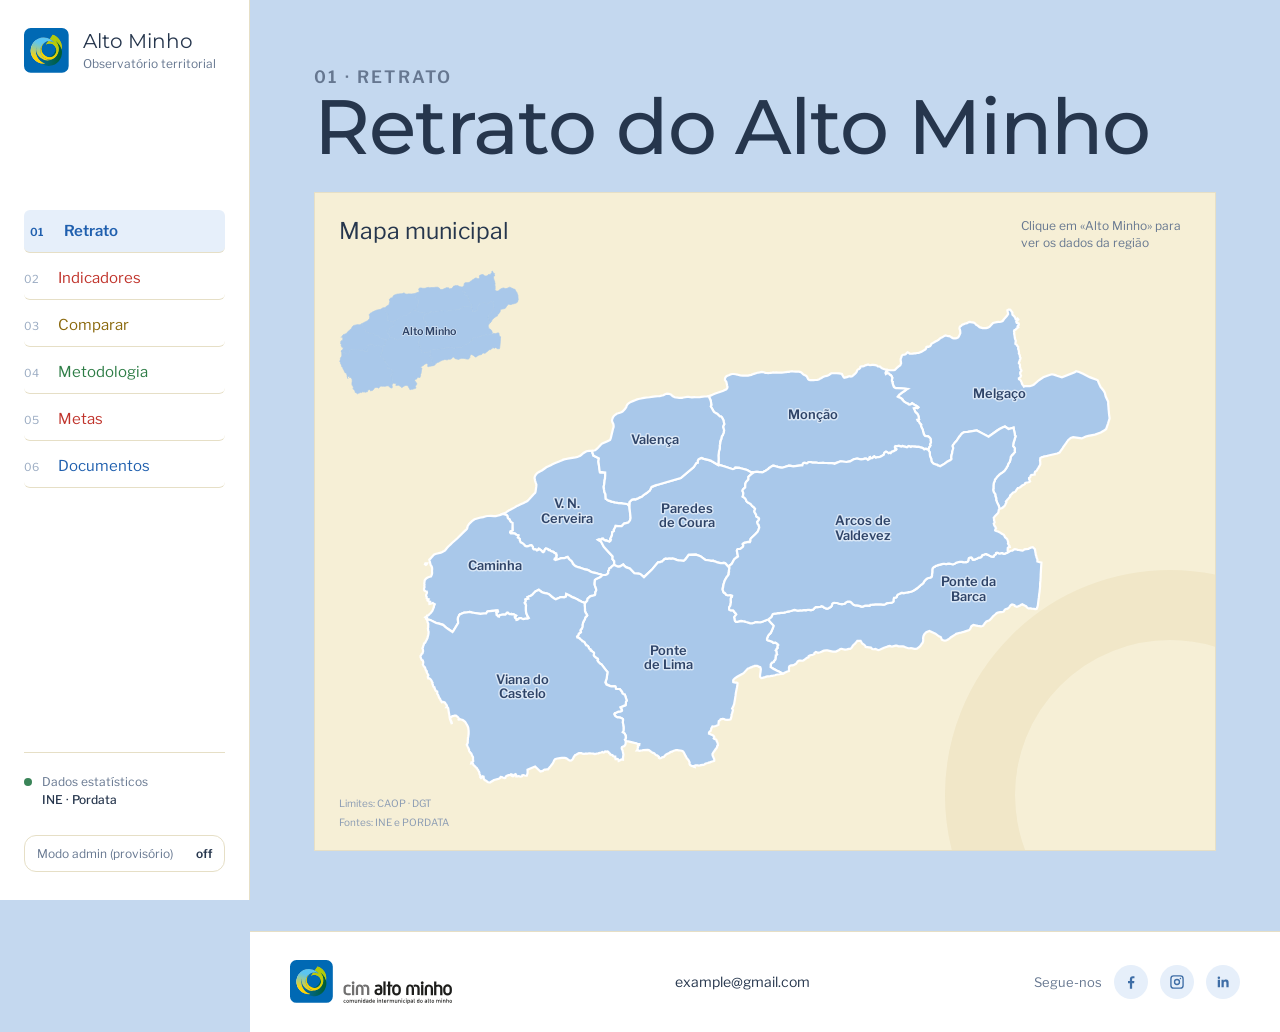
==== commit 882e42d7: "Página retrato atualziada" ====
--- a/index.html
+++ b/index.html
@@ -6,9 +6,6 @@
   <meta name="description" content="Observatório territorial da CIM Alto Minho com indicadores municipais do INE e da Pordata.">
   <title>Retrato territorial | Observatório Alto Minho</title>
   <link rel="icon" type="image/svg+xml" href="./FrontEnd/imgs/favicon.svg">
-  <link rel="preconnect" href="https://fonts.googleapis.com">
-  <link rel="preconnect" href="https://fonts.gstatic.com" crossorigin>
-  <link href="https://fonts.googleapis.com/css2?family=DM+Serif+Display&family=IBM+Plex+Sans:wght@400;500;600&display=swap" rel="stylesheet">
   <!-- Estilos globais -->
   <link rel="stylesheet" href="./FrontEnd/css/shared/global.css">
   <!-- Estilos da página -->
@@ -21,7 +18,7 @@
       <span class="brand-symbol" aria-hidden="true"><img src="./FrontEnd/imgs/cim-alto-minho.svg" alt=""></span>
       <span><b>Alto Minho</b><small>Observatório territorial</small></span>
     </a>
-    <div class="rail-territory">
+    <div class="rail-territory" style="visibility:hidden" aria-hidden="true">
       <label for="territory-select">Território em análise</label>
       <select id="territory-select" aria-label="Escolha o território"></select>
       <p>10 municípios · NUTS III Alto Minho</p>
@@ -31,7 +28,8 @@
       <a href="./FrontEnd/html/indicadores.html"><span>02</span>Indicadores</a>
       <a href="./FrontEnd/html/comparar.html"><span>03</span>Comparar</a>
       <a href="./FrontEnd/html/metodologia.html"><span>04</span>Metodologia</a>
-      <a href="./FrontEnd/html/transferencias.html"><span>05</span>Documentos</a>
+      <a href="./FrontEnd/html/forms.html"><span>05</span>Metas</a>
+      <a href="./FrontEnd/html/transferencias.html"><span>06</span>Documentos</a>
     </nav>
     <div class="rail-note">
       <span class="source-dot"></span>
@@ -50,24 +48,23 @@
       </div>
 
       <!-- Alto Minho em números (preenchido por index.js) -->
-      <section class="kpi-strip" id="kpi-strip" aria-label="Alto Minho em números"></section>
-
-      <div class="territory-title-row">
-        <div><span>Território selecionado:</span><h2 id="territory-title">Alto Minho</h2></div>
-      </div>
+      <section class="kpi-strip" id="kpi-strip" aria-label="Alto Minho em números" hidden></section>
 
       <div class="territory-stage">
         <section class="map-panel" aria-label="Mapa dos municípios do Alto Minho">
           <div class="map-caption">
             <span>Mapa municipal</span>
-            <p>Selecione um município para começar a explorar os seus indicadores.</p>
+            <p>Clique em «Alto Minho» para ver os dados da região</p>
+          </div>
+          <div class="mini-map" id="mini-map" role="img" aria-label="Alto Minho">
+            <svg viewBox="0 0 100 100"><g id="mini-map-shapes"></g></svg>
           </div>
           <svg class="region-map" viewBox="0 0 520 390" role="img" aria-labelledby="map-title map-description">
             <title id="map-title">Mapa interativo dos dez municípios do Alto Minho</title>
             <desc id="map-description">Limites administrativos dos municípios da Comunidade Intermunicipal do Alto Minho.</desc>
             <g id="map-nodes"></g>
           </svg>
-          <div class="map-key"><div><span></span> Município ativo <small>Limites: CAOP · DGT</small></div><small class="map-sources">Fontes: INE e PORDATA</small></div>
+          <div class="map-key"><div><small class="map-limits" style="margin-left:0">Limites: CAOP · DGT</small></div><small class="map-sources">Fontes: INE e PORDATA</small></div>
         </section>
       </div>
 
--- a/FrontEnd/css/shared/global.css
+++ b/FrontEnd/css/shared/global.css
@@ -74,6 +74,8 @@
 .rail nav a:nth-child(4n+2) { --tc: #c0332b; --tb: #fbe7e4; }
 .rail nav a:nth-child(4n+3) { --tc: #8a680c; --tb: #fcf4d8; }
 .rail nav a:nth-child(4n+4) { --tc: #2e7d46; --tb: #e4f2e8; }
+.rail nav a[href$="transferencias.html"] { --tc: #1f5fae; --tb: #e6effa; }
+.rail nav a[href$="forms.html"] { --tc: #c0332b; --tb: #fbe7e4; }
 .rail nav a {
   color: var(--tc);
   border-radius: 6px;
@@ -108,8 +110,6 @@
 .workspace { max-width: 1400px; margin: 0 auto; padding: 52px clamp(24px, 5vw, 78px) 80px; }
 .page-workspace { min-height: 100vh; }
 body[data-page] main { background: var(--paper) !important; }
-body[data-page="comparar"] .page-workspace,
-body[data-page="metodologia"] .page-workspace { padding-top: 0; padding-bottom: 0; }
 body[data-page="metodologia"] .method-section { min-height: 100vh; }
 body[data-page="metodologia"] .method-section { margin-bottom: 0; }
 .subpage-toolbar { display: grid; grid-template-columns: 1fr; gap: 60px; align-items: end; padding: 18px 0 46px; border-bottom: 1px solid var(--line); }
@@ -119,6 +119,7 @@
 .overline { margin-bottom: 12px; color: var(--forest-2); font-size: 12px; font-weight: 600; letter-spacing: .13em; text-transform: uppercase; }
 .page-intro { min-height: 0; padding-bottom: 28px; display: grid; grid-template-columns: 1fr; gap: 60px; align-items: center; }
 .page-intro h1 { margin-bottom: 0; font-size: clamp(44px, 6vw, 82px); line-height: .96; }
+.page-intro p { margin: 12px 0 0; max-width: 760px; font-size: 17px; line-height: 1.55; color: var(--muted); }
 .page-intro h1 em { color: var(--forest-2); font-style: italic; }
 .territory-picker { align-self: end; margin-bottom: 34px; padding-left: 24px; border-left: 3px solid var(--yellow-ink); }
 .territory-picker label { display: block; margin-bottom: 8px; color: var(--muted); font-size: 13px; }
@@ -137,6 +138,13 @@
 .map-caption span { font-family: var(--font-body); font-size: 23px; }
 .map-caption p { max-width: 170px; color: var(--muted); font-size: 12px; line-height: 1.45; }
 .region-map { position: relative; z-index: 2; display: block; width: 100%; height: 560px; margin-top: 2px; overflow: visible; }
+.mini-map { position: absolute; left: 24px; top: 72px; z-index: 3; width: 20%; min-width: 130px; cursor: pointer; outline: none; }
+.mini-map svg { display: block; width: 100%; height: auto; aspect-ratio: 4 / 3; }
+.mini-map path { fill: #a9c8ea; stroke: #a9c8ea; stroke-width: 2; stroke-linejoin: round; transition: fill .18s ease, stroke .18s ease; }
+.mini-map:hover path, .mini-map:focus-visible path { fill: #8fb4de; stroke: #8fb4de; }
+.mini-map.active path { fill: #5f93cf; stroke: #5f93cf; }
+.mini-map text { fill: var(--forest); font-weight: 600; text-anchor: middle; dominant-baseline: middle; paint-order: stroke; stroke: rgba(255,255,255,.55); stroke-width: 4px; stroke-linejoin: round; pointer-events: none; }
+.mini-map.active text { fill: #fff; stroke: rgba(47,68,104,.45); }
 .municipality-node { cursor: pointer; outline: none; }
 .municipality-node path { fill: #a9c8ea; stroke: #fff; stroke-width: 2.2; vector-effect: non-scaling-stroke; transition: fill .18s ease, filter .18s ease; }
 .municipality-node:hover path, .municipality-node:focus path { filter: brightness(.94) drop-shadow(0 3px 3px rgba(47,68,104,.18)); }
@@ -342,3 +350,32 @@
 body[data-page="metodologia"] .page-workspace {
   min-height: 100vh;
 }
+/* Gráfico de linhas (evolução por município) */
+.line-legend { display: flex; flex-wrap: wrap; gap: 6px 8px; margin-bottom: 12px; }
+.line-toggle { display: inline-flex; align-items: center; gap: 6px; padding: 5px 11px; border: 1px solid var(--line); border-radius: 999px; background: #fff; color: var(--forest); font-size: 12px; cursor: pointer; }
+.line-toggle i { width: 10px; height: 10px; border-radius: 50%; }
+.line-toggle.off { opacity: .4; text-decoration: line-through; }
+.history-chart .line-group.dim { opacity: .5; }
+.history-chart .hover-line { stroke: var(--muted); stroke-dasharray: 3 3; }
+.line-tip { position: absolute; z-index: 5; min-width: 190px; padding: 10px 12px; background: #fff; border: 1px solid var(--line); border-radius: 12px; box-shadow: 0 6px 20px rgba(0,0,0,.12); font-size: 12px; pointer-events: none; }
+.line-tip strong { display: block; margin-bottom: 6px; color: var(--forest); }
+.line-tip div { display: flex; justify-content: space-between; gap: 14px; padding: 1px 0; }
+.line-tip div.sel { font-weight: 700; color: var(--forest); }
+
+/* Rodapé */
+.site-footer { margin-left: var(--rail); padding: 28px 40px; background: #fff; border-top: 1px solid var(--line); display: flex; flex-wrap: wrap; align-items: center; justify-content: space-between; gap: 20px; }
+.footer-logo { height: 44px; width: auto; }
+.footer-mail { color: var(--ink); font-size: 14px; text-decoration: none; }
+.footer-mail:hover { color: var(--blue-ink); text-decoration: underline; }
+.footer-social { display: flex; align-items: center; gap: 12px; color: var(--muted); font-size: 13px; }
+.footer-social a { display: grid; place-items: center; width: 34px; height: 34px; border-radius: 50%; background: #e6effa; color: var(--blue-ink); transition: .2s ease; }
+.footer-social a:hover { background: var(--blue-ink); color: #fff; }
+.footer-social svg { width: 18px; height: 18px; fill: currentColor; }
+body.powerbi-embedded .site-footer { display: none; }
+@media (max-width: 760px) { .site-footer { margin-left: 0; padding: 24px 18px; flex-direction: column; align-items: flex-start; } }
+/* Modo admin provisório (botão no fundo da barra lateral) */
+.admin-toggle { margin-top: 14px; display: flex; justify-content: space-between; align-items: center; gap: 8px; width: 100%; padding: 10px 12px; border: 1px solid var(--line); border-radius: 12px; background: #fff; color: var(--muted); font: inherit; font-size: 12px; cursor: pointer; transition: .2s ease; }
+.admin-toggle b { font-weight: 600; color: var(--ink); }
+.admin-toggle.on { border-color: #2e7d46; background: #e4f2e8; }
+.admin-toggle.on b { color: #2e7d46; }
+body:not([data-admin="on"]) #drop, body:not([data-admin="on"]) #clear { display: none !important; }
--- a/FrontEnd/css/pages/index.css
+++ b/FrontEnd/css/pages/index.css
@@ -4,4 +4,5 @@
 /* Faixa "Alto Minho em números" */
 .kpi-strip { display: grid; grid-template-columns: repeat(auto-fit, minmax(210px, 1fr)); gap: 16px; padding-bottom: 12px; }
 .kpi-strip .mun-card { min-height: 118px; }
-.kpi-strip .mun-card .v b { font-size: 34px; }+.kpi-strip .mun-card .v b { font-size: 34px; }
+.kpi-strip[hidden] { display: none; }
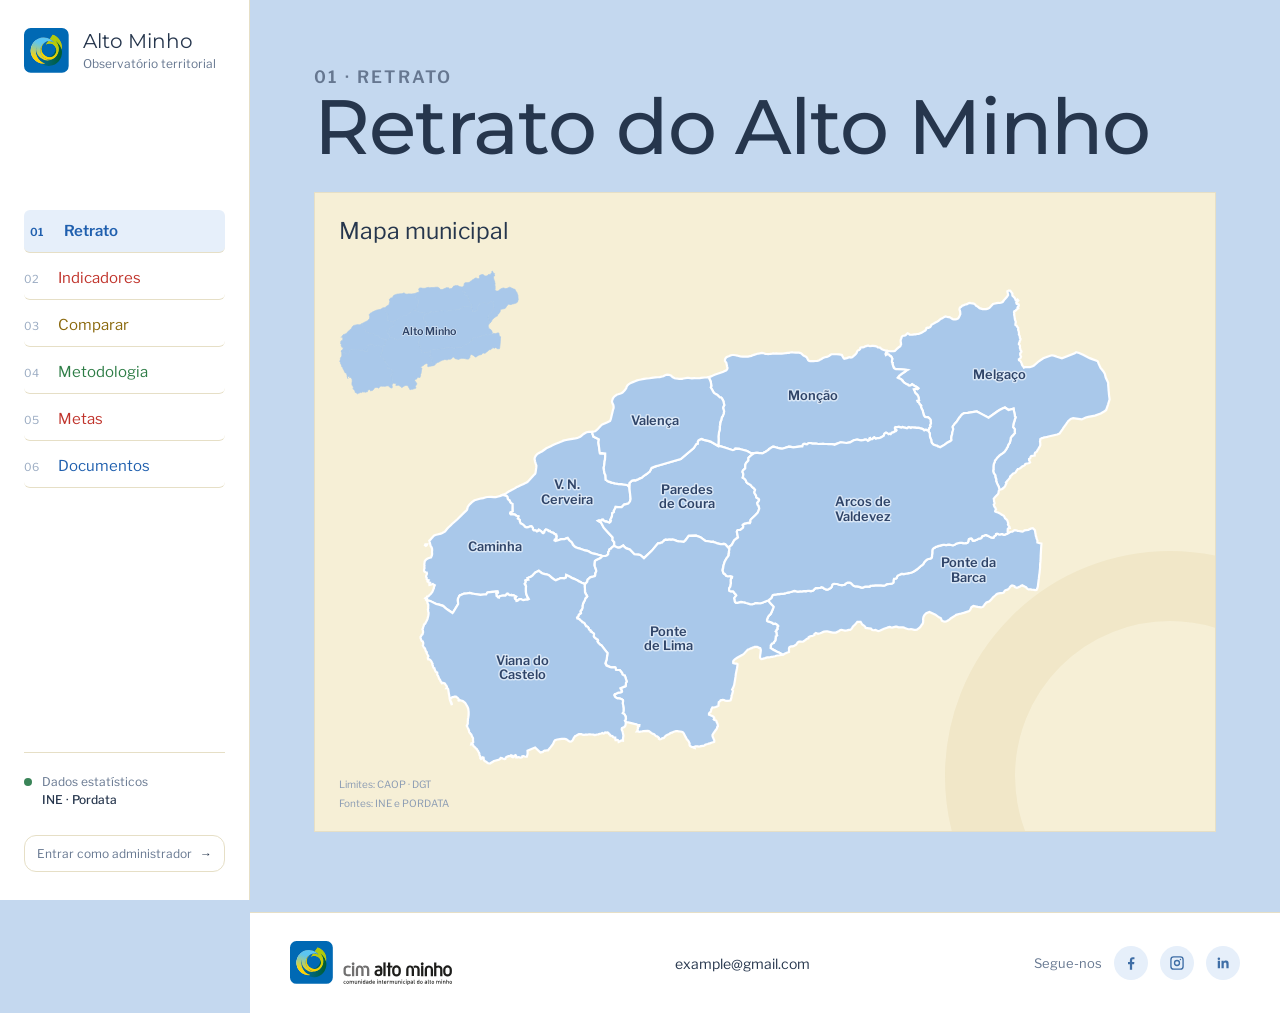
==== commit a3f3cb50: "Criação Admin Criar certas funções que o admin pode mudar a visibilidade de indicadores, apenas o ad" ====
--- a/index.html
+++ b/index.html
@@ -54,7 +54,6 @@
         <section class="map-panel" aria-label="Mapa dos municípios do Alto Minho">
           <div class="map-caption">
             <span>Mapa municipal</span>
-            <p>Clique em «Alto Minho» para ver os dados da região</p>
           </div>
           <div class="mini-map" id="mini-map" role="img" aria-label="Alto Minho">
             <svg viewBox="0 0 100 100"><g id="mini-map-shapes"></g></svg>
--- a/FrontEnd/css/shared/global.css
+++ b/FrontEnd/css/shared/global.css
@@ -373,9 +373,20 @@
 .footer-social svg { width: 18px; height: 18px; fill: currentColor; }
 body.powerbi-embedded .site-footer { display: none; }
 @media (max-width: 760px) { .site-footer { margin-left: 0; padding: 24px 18px; flex-direction: column; align-items: flex-start; } }
-/* Modo admin provisório (botão no fundo da barra lateral) */
-.admin-toggle { margin-top: 14px; display: flex; justify-content: space-between; align-items: center; gap: 8px; width: 100%; padding: 10px 12px; border: 1px solid var(--line); border-radius: 12px; background: #fff; color: var(--muted); font: inherit; font-size: 12px; cursor: pointer; transition: .2s ease; }
+/* Acesso admin (botão no fundo da barra lateral) */
+.admin-toggle { box-sizing: border-box; text-decoration: none; margin-top: 14px; display: flex; justify-content: space-between; align-items: center; gap: 8px; width: 100%; padding: 10px 12px; border: 1px solid var(--line); border-radius: 12px; background: #fff; color: var(--muted); font: inherit; font-size: 12px; cursor: pointer; transition: .2s ease; }
 .admin-toggle b { font-weight: 600; color: var(--ink); }
 .admin-toggle.on { border-color: #2e7d46; background: #e4f2e8; }
 .admin-toggle.on b { color: #2e7d46; }
-body:not([data-admin="on"]) #drop, body:not([data-admin="on"]) #clear { display: none !important; }+body:not([data-admin="on"]) #drop, body:not([data-admin="on"]) #clear { display: none !important; }
+
+/* Controlos de administrador (só visíveis com sessão admin) */
+.admin-box[hidden] { display: none !important; }
+.admin-box { margin: 0 0 20px; padding: 16px; border: 1px dashed var(--forest-2); border-radius: 12px; background: #fff; display: grid; gap: 10px; max-width: 520px; }
+.admin-box h3 { margin: 0; font-family: var(--font-title); font-size: 1rem; color: var(--forest); }
+.admin-box input, .admin-box textarea { width: 100%; padding: 9px; border: 1px solid var(--line); border-radius: 8px; font: inherit; }
+.admin-btn, .admin-del { padding: 9px 14px; border: 0; border-radius: 8px; background: var(--forest); color: #fff; font: inherit; font-weight: 600; cursor: pointer; }
+.admin-del { background: var(--red-ink); font-size: 12px; margin-top: 8px; }
+.admin-msg { font-size: .85rem; color: var(--red-ink); margin: 0; }
+.admin-vis { display: inline-block; margin-right: 8px; vertical-align: middle; }
+.catalog-row.is-hidden td { opacity: .45; }
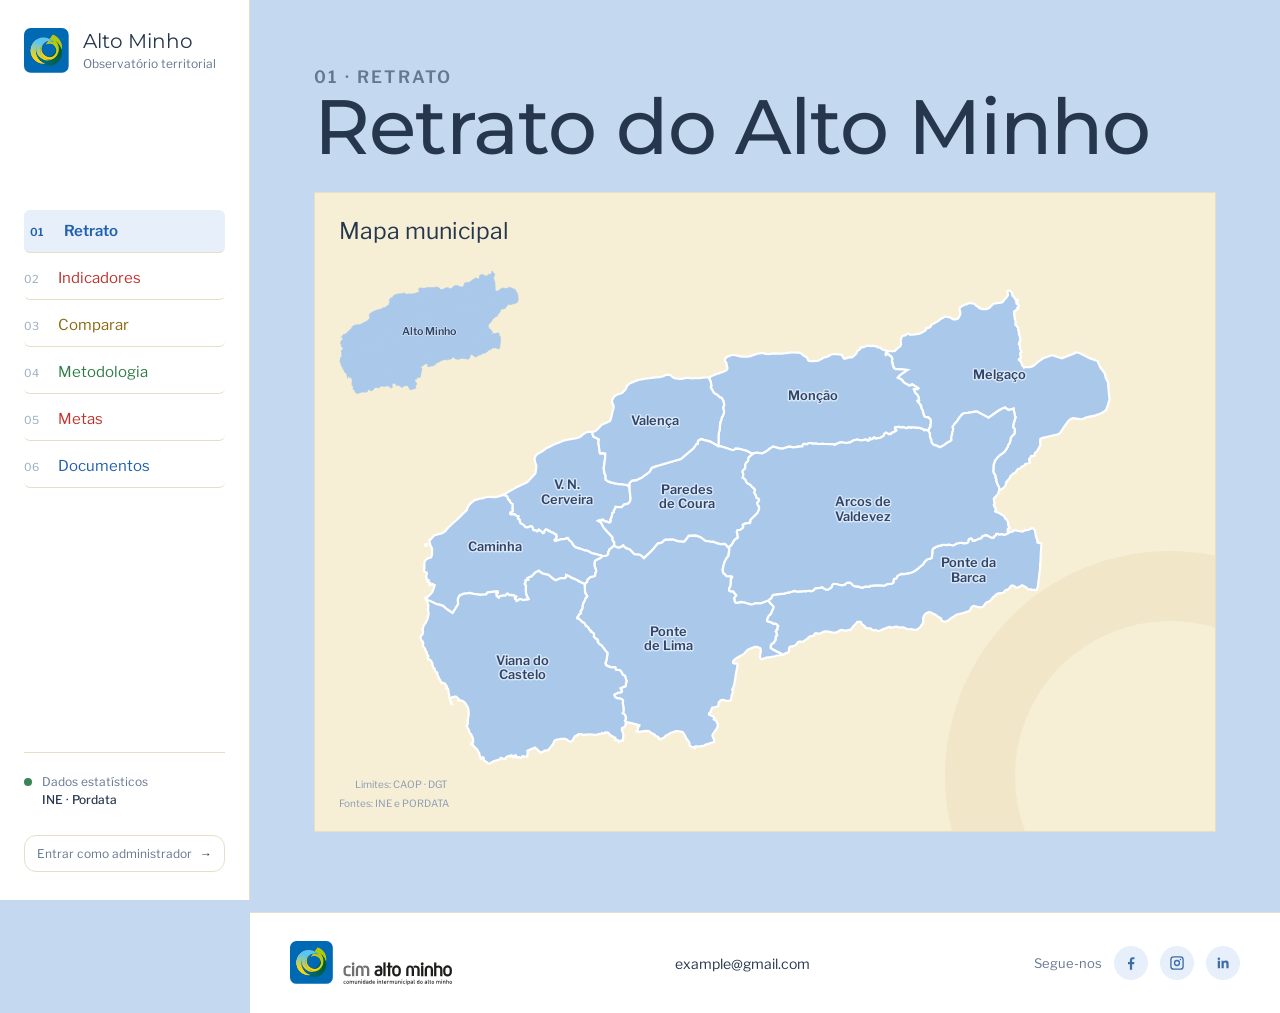
==== commit 95786d2f: "Centralizar a barra lateral num só ficheiro (rail.js)" ====
--- a/index.html
+++ b/index.html
@@ -12,30 +12,8 @@
   <link rel="stylesheet" href="./FrontEnd/css/pages/index.css">
 </head>
 <body data-page="retrato">
-  <!-- Cabeçalho e navegação -->
-  <header class="rail">
-    <a class="brand" href="./index.html" aria-label="Observatório Alto Minho — início">
-      <span class="brand-symbol" aria-hidden="true"><img src="./FrontEnd/imgs/cim-alto-minho.svg" alt=""></span>
-      <span><b>Alto Minho</b><small>Observatório territorial</small></span>
-    </a>
-    <div class="rail-territory" style="visibility:hidden" aria-hidden="true">
-      <label for="territory-select">Território em análise</label>
-      <select id="territory-select" aria-label="Escolha o território"></select>
-      <p>10 municípios · NUTS III Alto Minho</p>
-    </div>
-    <nav aria-label="Navegação principal">
-      <a class="active" aria-current="page" href="./index.html"><span>01</span>Retrato</a>
-      <a href="./FrontEnd/html/indicadores.html"><span>02</span>Indicadores</a>
-      <a href="./FrontEnd/html/comparar.html"><span>03</span>Comparar</a>
-      <a href="./FrontEnd/html/metodologia.html"><span>04</span>Metodologia</a>
-      <a href="./FrontEnd/html/forms.html"><span>05</span>Metas</a>
-      <a href="./FrontEnd/html/transferencias.html"><span>06</span>Documentos</a>
-    </nav>
-    <div class="rail-note">
-      <span class="source-dot"></span>
-      <p>Dados estatísticos<br><strong>INE · Pordata</strong></p>
-    </div>
-  </header>
+  <!-- Barra lateral (gerada por rail.js) -->
+  <script src="./FrontEnd/js/shared/rail.js"></script>
 
   <!-- Conteúdo principal -->
   <main id="top">
@@ -63,7 +41,7 @@
             <desc id="map-description">Limites administrativos dos municípios da Comunidade Intermunicipal do Alto Minho.</desc>
             <g id="map-nodes"></g>
           </svg>
-          <div class="map-key"><div><small class="map-limits" style="margin-left:0">Limites: CAOP · DGT</small></div><small class="map-sources">Fontes: INE e PORDATA</small></div>
+          <div class="map-key"><div><small class="map-limits">Limites: CAOP · DGT</small></div><small class="map-sources">Fontes: INE e PORDATA</small></div>
         </section>
       </div>
 
@@ -72,14 +50,14 @@
   <!-- Dados gerados -->
   <script src="./FrontEnd/js/data/catalog-data.js"></script>
   <script src="./FrontEnd/js/data/indicator-values.js"></script>
+  <script src="./FrontEnd/js/data/catalog-overrides.js"></script>
   <script src="./FrontEnd/js/data/map-data.js"></script>
   <!-- Núcleo partilhado -->
   <script src="./FrontEnd/js/shared/app.js"></script>
+  <script src="./FrontEnd/js/shared/footer.js"></script>
+  <script src="./FrontEnd/js/shared/admin.js"></script>
   <!-- Lógica da página -->
   <script src="./FrontEnd/js/pages/municipio.js"></script>
   <script src="./FrontEnd/js/pages/index.js"></script>
-  <!-- Power BI -->
-  <script src="./FrontEnd/js/shared/powerbi-config.js"></script>
-  <script src="./FrontEnd/js/shared/powerbi-embed.js"></script>
 </body>
 </html>
--- a/FrontEnd/css/shared/global.css
+++ b/FrontEnd/css/shared/global.css
@@ -21,28 +21,6 @@
   --green-ink: #3a8458;
   --yellow-ink: #a87c10;
   --red-ink: #c4564d;
-}
-
-body.powerbi-embedded {
-  margin: 0;
-  overflow: hidden;
-  background: var(--green, #0f453a);
-}
-
-.powerbi-shell {
-  width: 100vw;
-  height: 100vh;
-  height: 100svh;
-  margin: 0;
-  background: var(--green, #0f453a);
-}
-
-.powerbi-frame {
-  display: block;
-  width: 100%;
-  height: 100%;
-  border: 0;
-  background: var(--cream, #f3f4ec);
 }
 
 * { box-sizing: border-box; }
@@ -103,6 +81,7 @@
 .rail-territory select:focus-visible { outline: 0; border-bottom-color: var(--blue-ink); }
 .rail-territory option { background: #fff; color: var(--ink); }
 .rail-territory p { margin: 8px 0 0; color: #8a9bb3; font-size: 11px; line-height: 1.4; }
+.rail-territory--hidden { visibility: hidden; }
 .rail-territory + nav { margin-top: 22px; }
 
 
@@ -371,7 +350,6 @@
 .footer-social a { display: grid; place-items: center; width: 34px; height: 34px; border-radius: 50%; background: #e6effa; color: var(--blue-ink); transition: .2s ease; }
 .footer-social a:hover { background: var(--blue-ink); color: #fff; }
 .footer-social svg { width: 18px; height: 18px; fill: currentColor; }
-body.powerbi-embedded .site-footer { display: none; }
 @media (max-width: 760px) { .site-footer { margin-left: 0; padding: 24px 18px; flex-direction: column; align-items: flex-start; } }
 /* Acesso admin (botão no fundo da barra lateral) */
 .admin-toggle { box-sizing: border-box; text-decoration: none; margin-top: 14px; display: flex; justify-content: space-between; align-items: center; gap: 8px; width: 100%; padding: 10px 12px; border: 1px solid var(--line); border-radius: 12px; background: #fff; color: var(--muted); font: inherit; font-size: 12px; cursor: pointer; transition: .2s ease; }
@@ -389,4 +367,4 @@
 .admin-del { background: var(--red-ink); font-size: 12px; margin-top: 8px; }
 .admin-msg { font-size: .85rem; color: var(--red-ink); margin: 0; }
 .admin-vis { display: inline-block; margin-right: 8px; vertical-align: middle; }
-.catalog-row.is-hidden td { opacity: .45; }
+.catalog-row.is-hidden td { opacity: .45; }
